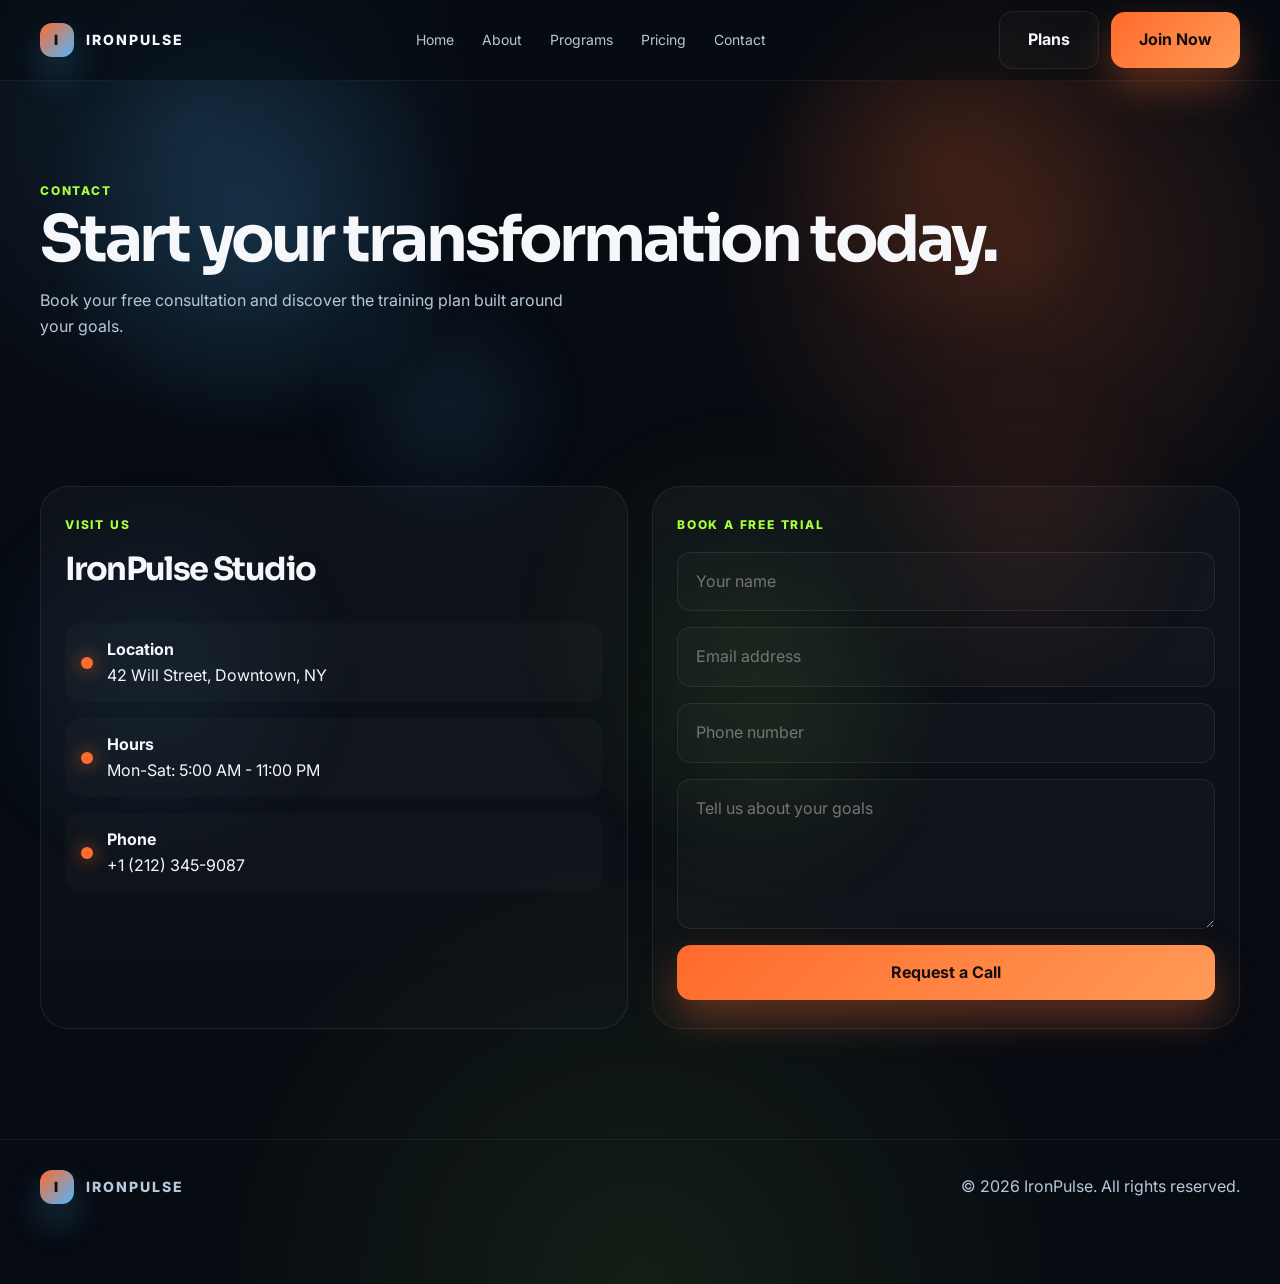
==== contact.html @ f2da3f8d "Add files via upload" ====
<!DOCTYPE html>
<html lang="en">
<head>
  <meta charset="UTF-8" />
  <meta name="viewport" content="width=device-width, initial-scale=1.0" />
  <title>Contact | IronPulse</title>
  <link rel="preconnect" href="https://fonts.googleapis.com">
  <link rel="preconnect" href="https://fonts.gstatic.com" crossorigin>
  <link href="https://fonts.googleapis.com/css2?family=Inter:wght@400;500;600;700;800;900&family=Sora:wght@400;500;600;700;800&display=swap" rel="stylesheet">
  <link rel="stylesheet" href="styles.css">
</head>
<body>
  <div class="bg-layer layer-one"></div>
  <div class="bg-layer layer-two"></div>
  <div class="bg-layer layer-three"></div>

  <header class="topbar">
    <div class="container nav">
      <div class="brand">
        <div class="brand-mark">I</div>
        IronPulse
      </div>

      <nav class="nav-links">
        <a href="index.html">Home</a>
        <a href="about.html">About</a>
        <a href="programs.html">Programs</a>
        <a href="pricing.html">Pricing</a>
        <a href="contact.html">Contact</a>
      </nav>

      <div class="nav-actions">
        <a href="pricing.html" class="btn btn-secondary">Plans</a>
        <a href="contact.html" class="btn btn-primary">Join Now</a>
      </div>
    </div>
  </header>

  <main>
    <section class="program-hero">
      <div class="container">
        <div class="small-title">Contact</div>
        <h1 style="font-size:clamp(2.8rem,5vw,5rem); margin-bottom:18px;">Start your transformation today.</h1>
        <p class="subtext">
          Book your free consultation and discover the training plan built around your goals.
        </p>
      </div>
    </section>

    <section class="section">
      <div class="container contact-wrap">
        <div class="contact-box">
          <div class="small-title">Visit us</div>
          <h3>IronPulse Studio</h3>

          <div class="contact-info">
            <div class="info-item">
              <div class="dot"></div>
              <div>
                <strong>Location</strong><br />
                42 Will Street, Downtown, NY
              </div>
            </div>

            <div class="info-item">
              <div class="dot"></div>
              <div>
                <strong>Hours</strong><br />
                Mon-Sat: 5:00 AM - 11:00 PM
              </div>
            </div>

            <div class="info-item">
              <div class="dot"></div>
              <div>
                <strong>Phone</strong><br />
                +1 (212) 345-9087
              </div>
            </div>
          </div>
        </div>

        <div class="form-box">
          <div class="small-title">Book a free trial</div>
          <form>
            <input type="text" placeholder="Your name" />
            <input type="email" placeholder="Email address" />
            <input type="text" placeholder="Phone number" />
            <textarea placeholder="Tell us about your goals"></textarea>
            <button class="btn btn-primary" type="submit" style="width:100%;">Request a Call</button>
          </form>
        </div>
      </div>
    </section>
  </main>

  <footer class="footer">
    <div class="container footer-inner">
      <div class="brand">
        <div class="brand-mark">I</div>
        IronPulse
      </div>
      <div>© 2026 IronPulse. All rights reserved.</div>
    </div>
  </footer>

  <script src="script.js"></script>
</body>
</html>
---- styles.css ----
:root{
  --bg:#070b12;
  --bg-2:#101a25;
  --panel:#121f2c;
  --panel-2:#162a3a;
  --card:#1d2d3b;
  --white:#f5f7fa;
  --muted:#b7c8d8;
  --gray:#8ea2b7;
  --orange:#ff6b2c;
  --orange-2:#ff9a57;
  --blue:#4fb6ff;
  --green:#a8ff3e;
  --shadow:0 30px 80px rgba(0,0,0,.38);
  --radius:28px;
  --scrollY:0px;
  --mouseX:0px;
  --mouseY:0px;
}

*{box-sizing:border-box;}
html{scroll-behavior:smooth;}
body{
  margin:0;
  font-family:"Inter",sans-serif;
  background:
      radial-gradient(circle at 15% 10%, rgba(79,182,255,.12), transparent 20%),
      radial-gradient(circle at 80% 20%, rgba(255,107,44,.18), transparent 22%),
      radial-gradient(circle at 50% 100%, rgba(168,255,62,.08), transparent 32%),
      var(--bg);
  color:var(--white);
  line-height:1.6;
  overflow-x:hidden;
  position:relative;
}
a{text-decoration:none;color:inherit;}
img{max-width:100%;display:block;}
button,input,textarea{font:inherit;}
.container{
  width:min(1200px, calc(100% - 40px));
  margin:0 auto;
  position:relative; z-index:2;
}
.section{padding:110px 0;}
.topbar{
  position:sticky;
  top:0;
  z-index:200;
  background:rgba(7,11,18,.55);
  backdrop-filter:blur(16px);
  border-bottom:1px solid rgba(255,255,255,.06);
}
.nav{
  height:80px;
  display:flex;
  align-items:center;
  justify-content:space-between;
}
.brand{
  display:flex;
  align-items:center;
  gap:12px;
  letter-spacing:.14em;
  text-transform:uppercase;
  font-weight:800;
  font-size:.88rem;
}
.brand-mark{
  width:34px;height:34px;border-radius:12px;
  display:grid;place-items:center;
  background:linear-gradient(135deg,var(--orange),var(--blue));
  color:#0d1016;
  font-weight:900;
  box-shadow:0 18px 36px rgba(79,182,255,.28);
}
.nav-links{
  display:flex;align-items:center;gap:28px;
  color:var(--muted);
  font-size:14px;
}
.nav-links a{
  position:relative;
  transition:.25s ease;
}
.nav-links a::after{
  content:"";
  position:absolute;
  left:0;bottom:-9px;
  width:0;height:2px;
  background:linear-gradient(90deg,var(--orange),var(--blue));
  transition:.3s ease;
}
.nav-links a:hover{color:var(--white);}
.nav-links a:hover::after{width:100%;}
.nav-actions{
  display:flex;align-items:center;gap:12px;
}
.btn{
  display:inline-flex;
  align-items:center;
  justify-content:center;
  padding:15px 28px;
  border-radius:14px;
  font-weight:700;
  white-space:nowrap;
  cursor:pointer;
  border:1px solid rgba(255,255,255,.08);
  transition:all .35s cubic-bezier(.22,1,.36,1);
}
.btn:hover{
  transform:translateY(-3px) scale(1.02);
  box-shadow:0 18px 28px rgba(0,0,0,.18);
}
.btn-primary{
  background:linear-gradient(135deg,var(--orange),var(--orange-2));
  border:none;
  color:#130f0d;
  box-shadow:0 18px 40px rgba(255,107,44,.35);
}
.btn-secondary{
  background:rgba(255,255,255,.02);
  color:var(--white);
}
.bg-layer{
  position:fixed;
  inset:0;
  pointer-events:none;
  z-index:0;
  opacity:.7;
  transform:translate3d(calc(var(--mouseX) * 0.6), calc(var(--scrollY) * -0.08), 0);
  transition:transform .15s linear;
}
.layer-one{
  background:
    radial-gradient(circle at 20% 25%, rgba(79,182,255,.22), transparent 18%),
    radial-gradient(circle at 74% 18%, rgba(255,107,44,.18), transparent 16%),
    radial-gradient(circle at 58% 70%, rgba(168,255,62,.08), transparent 25%);
  filter:blur(12px);
  animation:orbFloat 18s ease-in-out infinite alternate;
}
.layer-two{
  background:
    radial-gradient(circle at 35% 45%, rgba(79,182,255,.15), transparent 14%),
    radial-gradient(circle at 80% 60%, rgba(255,107,44,.12), transparent 16%);
  filter:blur(18px);
  animation:orbFloat 22s ease-in-out infinite alternate-reverse;
  transform:translate3d(calc(var(--mouseX) * 0.8), calc(var(--scrollY) * -0.12), 0);
}
.layer-three{
  background:
    radial-gradient(circle at 60% 82%, rgba(168,255,62,.08), transparent 18%),
    radial-gradient(circle at 12% 75%, rgba(79,182,255,.12), transparent 16%);
  filter:blur(22px);
  animation:orbFloat 26s ease-in-out infinite alternate;
  transform:translate3d(calc(var(--mouseX) * 1.1), calc(var(--scrollY) * -0.15), 0);
}

.hero{
  min-height:780px;
  display:flex;
  align-items:center;
  position:relative;
  overflow:hidden;
}
.hero::before{
  content:"";
  position:absolute;
  inset:0;
  background:
    radial-gradient(circle at 24% 18%, rgba(79,182,255,.16), transparent 22%),
    radial-gradient(circle at 82% 26%, rgba(255,107,44,.18), transparent 22%);
  filter:blur(8px);
}
.hero-grid{
  position:relative;z-index:2;
  display:grid;
  grid-template-columns:1.08fr .92fr;
  gap:40px;
  align-items:center;
}
.eyebrow{
  display:inline-flex;
  align-items:center;
  gap:10px;
  margin-bottom:18px;
  color:var(--green);
  font-size:12px;
  letter-spacing:.18em;
  text-transform:uppercase;
  font-weight:800;
}
.eyebrow::before{
  content:"";
  width:12px;height:12px;border-radius:50%;
  background:linear-gradient(135deg,var(--green),#d6ff8f);
  box-shadow:0 0 20px rgba(168,255,62,.8);
}
h1,h2,h3,h4{
  margin:0;
  font-family:"Sora",sans-serif;
  letter-spacing:-.05em;
}
h1{
  font-size:clamp(3.3rem,5vw,6.3rem);
  line-height:.94;
  margin-bottom:22px;
}
.gradient-text{
  background:linear-gradient(135deg,#f5f7fa,#dfeeff 30%,#ffbf7d 70%,var(--orange));
  -webkit-background-clip:text;
  background-clip:text;
  color:transparent;
}
.hero-copy{
  max-width:560px;
  color:var(--muted);
  font-size:1.08rem;
  margin-bottom:30px;
}
.hero-actions{
  display:flex;flex-wrap:wrap;
  gap:16px;
  margin-bottom:42px;
}
.mini-stats{
  display:flex;flex-wrap:wrap;
  gap:28px;
}
.mini-stat strong{
  display:block;
  font-family:"Sora",sans-serif;
  font-size:2rem;
  margin-bottom:6px;
}
.mini-stat span{
  color:var(--muted);
  font-size:13px;
}
.hero-visual{
  position:relative;
  height:640px;
  display:flex;align-items:center;justify-content:center;
}
.visual-card{
  position:absolute;
  border-radius:34px;
  border:1px solid rgba(255,255,255,.06);
  background:linear-gradient(180deg, rgba(255,255,255,.04), rgba(255,255,255,.02));
  box-shadow:var(--shadow);
  backdrop-filter:blur(18px);
}
.visual-main{
  width:min(520px,86%);
  height:570px;
  transform:rotate(-5deg) translate3d(calc(var(--mouseX) * 0.5), calc(var(--mouseY) * 0.5), 0);
  background:
    linear-gradient(180deg, rgba(10,13,20,.12), rgba(10,13,20,.46)),
    url('https://images.unsplash.com/photo-1517836357463-d25dfeac3438?auto=format&fit=crop&w=1200&q=80') center/cover no-repeat;
}
.visual-badge{
  left:-12px;bottom:86px;
  width:220px;padding:18px 20px;
  animation:float 6s ease-in-out infinite;
  transform:translate3d(calc(var(--mouseX) * 0.8), calc(var(--mouseY) * -0.6), 0);
}
.visual-badge strong{
  display:block;
  margin-bottom:4px;
  font-size:1.8rem;
  font-family:"Sora",sans-serif;
}
.visual-badge span{
  color:var(--muted);
  font-size:13px;
}
.visual-tag{
  right:-10px;top:88px;
  width:180px;padding:18px 20px;
  animation:float 5.6s ease-in-out infinite reverse;
  transform:translate3d(calc(var(--mouseX) * -0.6), calc(var(--mouseY) * 0.8), 0);
}
.visual-tag .tag{
  display:flex;justify-content:space-between;
  font-size:11px;letter-spacing:.14em;text-transform:uppercase;color:var(--muted);
}
.visual-tag .score{
  margin-top:8px;
  font-size:2.6rem;
  color:var(--green);
  font-family:"Sora",sans-serif;
}
.brands{
  padding:26px 0 12px;
  border-top:1px solid rgba(255,255,255,.06);
  border-bottom:1px solid rgba(255,255,255,.06);
}
.brands-row{
  display:grid;
  grid-template-columns:repeat(6,1fr);
  gap:16px;
  text-align:center;
  color:rgba(255,255,255,.58);
  font-size:12px;
  letter-spacing:.14em;
  text-transform:uppercase;
  font-weight:800;
}
.section-head{
  display:flex;
  justify-content:space-between;
  align-items:end;
  gap:30px;
  margin-bottom:30px;
}
.small-title{
  font-size:12px;
  letter-spacing:.15em;
  text-transform:uppercase;
  font-weight:800;
  color:var(--green);
  margin-bottom:10px;
}
h2{
  font-size:clamp(2.3rem,4vw,4rem);
  line-height:1.02;
}
.subtext{
  max-width:540px;
  color:var(--muted);
  font-size:1rem;
}
.feature-grid{
  display:grid;
  grid-template-columns:repeat(4,1fr);
  gap:22px;
}
.feature-card{
  position:relative;
  padding:28px 22px;
  overflow:hidden;
  border-radius:24px;
  background:linear-gradient(180deg, rgba(255,255,255,.03), rgba(255,255,255,.015));
  border:1px solid rgba(255,255,255,.08);
  transition:.35s ease;
}
.feature-card::before{
  content:"";
  position:absolute;
  inset:auto -20% -42% 42%;
  height:220px;
  background:radial-gradient(circle, rgba(79,182,255,.18), transparent 60%);
  pointer-events:none;
}
.feature-card:hover{
  transform:translateY(-10px);
  border-color:rgba(255,255,255,.16);
  box-shadow:0 26px 54px rgba(0,0,0,.18);
}
.icon-box{
  width:58px;height:58px;
  display:grid;place-items:center;
  font-size:24px;
  margin-bottom:20px;
  border-radius:18px;
  background:linear-gradient(135deg, rgba(255,107,44,.16), rgba(79,182,255,.12));
  border:1px solid rgba(255,255,255,.08);
}
.feature-card h3{
  margin:0 0 10px;
  font-size:1.2rem;
}
.feature-card p{
  margin:0;
  color:var(--muted);
  font-size:.96rem;
}
.program-grid{
  display:grid;
  grid-template-columns:repeat(3,1fr);
  gap:24px;
}
.program-card{
  position:relative;
  overflow:hidden;
  min-height:300px;
  padding:26px 22px;
  border-radius:28px;
  border:1px solid rgba(255,255,255,.08);
  background:linear-gradient(180deg, rgba(255,255,255,.03), rgba(255,255,255,.015));
  transition:.35s ease;
}
.program-card:nth-child(1){background:linear-gradient(135deg, rgba(255,107,44,.18), rgba(18,25,34,.82));}
.program-card:nth-child(2){background:linear-gradient(135deg, rgba(79,182,255,.16), rgba(18,25,34,.82));}
.program-card:nth-child(3){background:linear-gradient(135deg, rgba(168,255,62,.11), rgba(18,25,34,.82));}
.program-card:hover{
  transform:translateY(-10px) rotateX(4deg);
  border-color:rgba(255,255,255,.18);
  box-shadow:0 28px 68px rgba(0,0,0,.24);
}
.program-card .num{
  display:inline-flex;
  margin-bottom:18px;
  padding:8px 12px;
  border-radius:999px;
  background:rgba(255,255,255,.06);
  font-size:11px;
  letter-spacing:.14em;
  color:var(--muted);
  text-transform:uppercase;
}
.program-card h3{
  font-size:1.8rem;
  margin-bottom:12px;
}
.program-card p{
  margin:0 0 18px;
  color:var(--muted);
}
.program-meta{
  display:flex;justify-content:space-between;align-items:center;
  color:var(--white);
  margin-top:18px;
  font-size:13px;
}
.program-meta span:last-child{
  color:var(--green);
  font-weight:700;
}
.results{
  display:grid;
  grid-template-columns:1.08fr .92fr;
  gap:30px;
  align-items:center;
}
.result-card{
  position:relative;
  min-height:520px;
  border-radius:30px;
  overflow:hidden;
  border:1px solid rgba(255,255,255,.08);
  background:
      linear-gradient(180deg, rgba(9,10,16,.12), rgba(9,10,16,.72)),
      url('https://images.unsplash.com/photo-1541534401786-2077eed87a74?auto=format&fit=crop&w=1200&q=80') center/cover no-repeat;
  box-shadow:var(--shadow);
}
.result-overlay{
  position:absolute;inset:0;
  display:flex;flex-direction:column;justify-content:end;
  padding:30px;
  background:linear-gradient(180deg, rgba(9,10,16,.08), rgba(9,10,16,.82));
}
.stats-panel{
  display:grid;
  gap:18px;
}
.stat-box{
  padding:24px 22px;
  border-radius:24px;
  background:linear-gradient(180deg, rgba(255,255,255,.04), rgba(255,255,255,.018));
  border:1px solid rgba(255,255,255,.08);
}
.stat-box .big{
  margin:8px 0;
  font-size:2.7rem;
  font-family:"Sora",sans-serif;
}
.stat-box p{
  margin:0;
  color:var(--muted);
}
.testimonials{
  display:grid;
  grid-template-columns:repeat(3,1fr);
  gap:24px;
}
.testimonial{
  padding:26px 24px;
  border-radius:24px;
  background:linear-gradient(180deg, rgba(255,255,255,.03), rgba(255,255,255,.015));
  border:1px solid rgba(255,255,255,.08);
}
.stars{
  color:var(--orange);
  letter-spacing:4px;
  margin-bottom:18px;
}
.testimonial p{
  margin:0 0 22px;
  color:var(--muted);
}
.person{
  display:flex;align-items:center;gap:12px;
}
.avatar{
  width:46px;height:46px;border-radius:50%;
  display:grid;place-items:center;
  background:linear-gradient(135deg,var(--orange),var(--blue));
  color:#0a0d14;
  font-weight:800;
}
.person strong{
  display:block;
  font-size:.97rem;
}
.person span{
  color:var(--muted);
  font-size:.8rem;
}
.pricing{
  display:grid;
  grid-template-columns:repeat(3,1fr);
  gap:24px;
}
.price-card{
  position:relative;
  padding:28px 24px;
  border-radius:28px;
  background:linear-gradient(180deg, rgba(255,255,255,.025), rgba(255,255,255,.018));
  border:1px solid rgba(255,255,255,.08);
  transition:.35s ease;
}
.price-card:hover{
  transform:translateY(-8px);
}
.price-card.featured{
  background:linear-gradient(180deg, rgba(255,107,44,.16), rgba(18,25,34,.9));
  border-color:rgba(255,107,44,.46);
  transform:translateY(-10px);
  box-shadow:0 28px 58px rgba(255,107,44,.12);
}
.price-card h3{
  margin:8px 0 0;
  font-size:1.4rem;
}
.price{
  margin:18px 0;
  font-size:3rem;
  font-family:"Sora",sans-serif;
}
.price small{
  font-size:1rem;
  color:var(--muted);
}
.price-card ul{
  list-style:none;
  margin:18px 0 26px;
  padding:0;
  display:grid;gap:12px;
  color:var(--muted);
}
.price-card li::before{
  content:"✓";
  color:var(--green);
  margin-right:10px;
  font-weight:900;
}
.contact-wrap{
  display:grid;
  grid-template-columns:1fr 1fr;
  gap:24px;
}
.contact-box,.form-box{
  padding:28px 24px;
  border-radius:28px;
  background:linear-gradient(180deg, rgba(255,255,255,.03), rgba(255,255,255,.015));
  border:1px solid rgba(255,255,255,.08);
}
.contact-box h3{
  margin-top:10px;
  font-size:2rem;
}
.contact-info{
  display:grid;gap:16px;
  margin-top:28px;
}
.info-item{
  display:flex;align-items:center;gap:14px;
  padding:14px 16px;
  border-radius:16px;
  background:rgba(255,255,255,.02);
}
.info-item .dot{
  width:12px;height:12px;border-radius:50%;
  background:var(--orange);
  box-shadow:0 0 18px rgba(255,107,44,.8);
}
.form-box form{
  display:grid;gap:16px;
  margin-top:18px;
}
.form-box input,
.form-box textarea{
  width:100%;
  padding:16px 18px;
  border-radius:14px;
  background:rgba(255,255,255,.02);
  border:1px solid rgba(255,255,255,.08);
  color:var(--white);
  outline:none;
}
.form-box textarea{
  min-height:150px;
  resize:vertical;
}
.form-box input:focus,
.form-box textarea:focus{
  border-color:rgba(79,182,255,.56);
  box-shadow:0 0 0 3px rgba(79,182,255,.12);
}
.page-hero{
  padding:110px 0 30px;
}
.page-hero .title-wrap{
  display:flex;
  flex-direction:column;
  gap:18px;
}
.page-hero p{
  color:var(--muted);
  max-width:700px;
}
.image-row{
  display:grid;
  grid-template-columns:1.3fr .7fr;
  gap:24px;
  margin-top:34px;
}
.image-box{
  min-height:420px;
  border-radius:26px;
  background-size:cover;
  background-position:center;
  border:1px solid rgba(255,255,255,.08);
  box-shadow:var(--shadow);
}
.story-grid{
  display:grid;
  grid-template-columns:1fr 1fr;
  gap:26px;
  margin-top:34px;
}
.story-card{
  padding:28px 24px;
  border-radius:24px;
  background:linear-gradient(180deg, rgba(255,255,255,.03), rgba(255,255,255,.015));
  border:1px solid rgba(255,255,255,.08);
}
.story-card p{
  margin:0;
  color:var(--muted);
}
.timeline{
  display:grid;
  grid-template-columns:repeat(4,1fr);
  gap:20px;
  margin-top:30px;
}
.timeline-item{
  padding:22px 20px;
  border-radius:22px;
  background:rgba(255,255,255,.02);
  border:1px solid rgba(255,255,255,.08);
}
.timeline-item strong{
  display:block;
  margin:8px 0;
  font-size:1.7rem;
  font-family:"Sora",sans-serif;
}
.timeline-item span{
  color:var(--muted);
}
.team-grid{
  display:grid;
  grid-template-columns:repeat(3,1fr);
  gap:24px;
}
.member-card{
  overflow:hidden;
  border-radius:24px;
  background:rgba(255,255,255,.02);
  border:1px solid rgba(255,255,255,.08);
}
.member-photo{
  height:360px;
  background-size:cover;
  background-position:center;
}
.member-info{
  padding:22px 20px;
}
.member-info h3{
  margin-bottom:6px;
  font-size:1.35rem;
}
.member-info p{
  margin:0;
  color:var(--muted);
}
.program-hero{
  padding:100px 0 20px;
}
.program-features{
  display:grid;
  grid-template-columns:repeat(4,1fr);
  gap:20px;
}
.small-card{
  padding:22px 20px;
  border-radius:22px;
  background:rgba(255,255,255,.02);
  border:1px solid rgba(255,255,255,.08);
}
.small-card h3{
  margin:12px 0 8px;
  font-size:1.18rem;
}
.small-card p{
  margin:0;
  color:var(--muted);
}
.class-grid{
  display:grid;
  grid-template-columns:repeat(3,1fr);
  gap:24px;
  margin-top:20px;
}
.class-card{
  padding:26px 22px;
  border-radius:26px;
  background:linear-gradient(180deg, rgba(255,255,255,.03), rgba(255,255,255,.02));
  border:1px solid rgba(255,255,255,.08);
}
.class-card h3{
  margin:10px 0;
  font-size:1.5rem;
}
.class-card p{
  color:var(--muted);
}
.class-meta{
  display:flex;justify-content:space-between;align-items:center;
  margin-top:18px;
  color:var(--white);
  font-size:13px;
}
.class-meta span:last-child{
  color:var(--green);
  font-weight:700;
}
.faq{
  display:grid;
  gap:14px;
  margin-top:24px;
}
.faq-item{
  padding:20px 22px;
  border-radius:18px;
  background:rgba(255,255,255,.02);
  border:1px solid rgba(255,255,255,.08);
}
.faq-item strong{
  display:block;
  margin-bottom:8px;
}
.faq-item span{
  color:var(--muted);
}
.footer{
  padding:30px 0 80px;
  border-top:1px solid rgba(255,255,255,.06);
}
.footer-inner{
  display:flex;justify-content:space-between;align-items:center;gap:20px;
  color:var(--muted);
}
@keyframes float{
  0%,100%{transform:translateY(0);}
  50%{transform:translateY(-12px);}
}
@keyframes orbFloat{
  0%{transform:translate3d(calc(var(--mouseX) * 0.5), calc(var(--scrollY) * -0.08), 0) scale(1);}
  100%{transform:translate3d(calc(var(--mouseX) * -0.7), calc(var(--scrollY) * -0.15), 0) scale(1.12);}
}
.reveal{
  opacity:0;
  transform:translateY(28px);
  transition:all .8s cubic-bezier(.22,1,.36,1);
}
.reveal.visible{
  opacity:1;
  transform:translateY(0);
}
@media (max-width:980px){
  .hero-grid, .results, .contact-wrap, .story-grid, .image-row{
    grid-template-columns:1fr;
  }
  .feature-grid, .program-grid, .testimonials, .pricing, .class-grid, .timeline, .team-grid, .program-features{
    grid-template-columns:repeat(2,1fr);
  }
  .nav-links{display:none;}
}
@media (max-width:640px){
  .feature-grid,
  .program-grid,
  .testimonials,
  .pricing,
  .class-grid,
  .timeline,
  .team-grid,
  .program-features{
    grid-template-columns:1fr;
  }
  .brands-row{grid-template-columns:repeat(2,1fr);}
  .nav-actions .btn-secondary{display:none;}
  .mini-stats{gap:18px;}
  .footer-inner{
    flex-direction:column;
    text-align:center;
  }
}
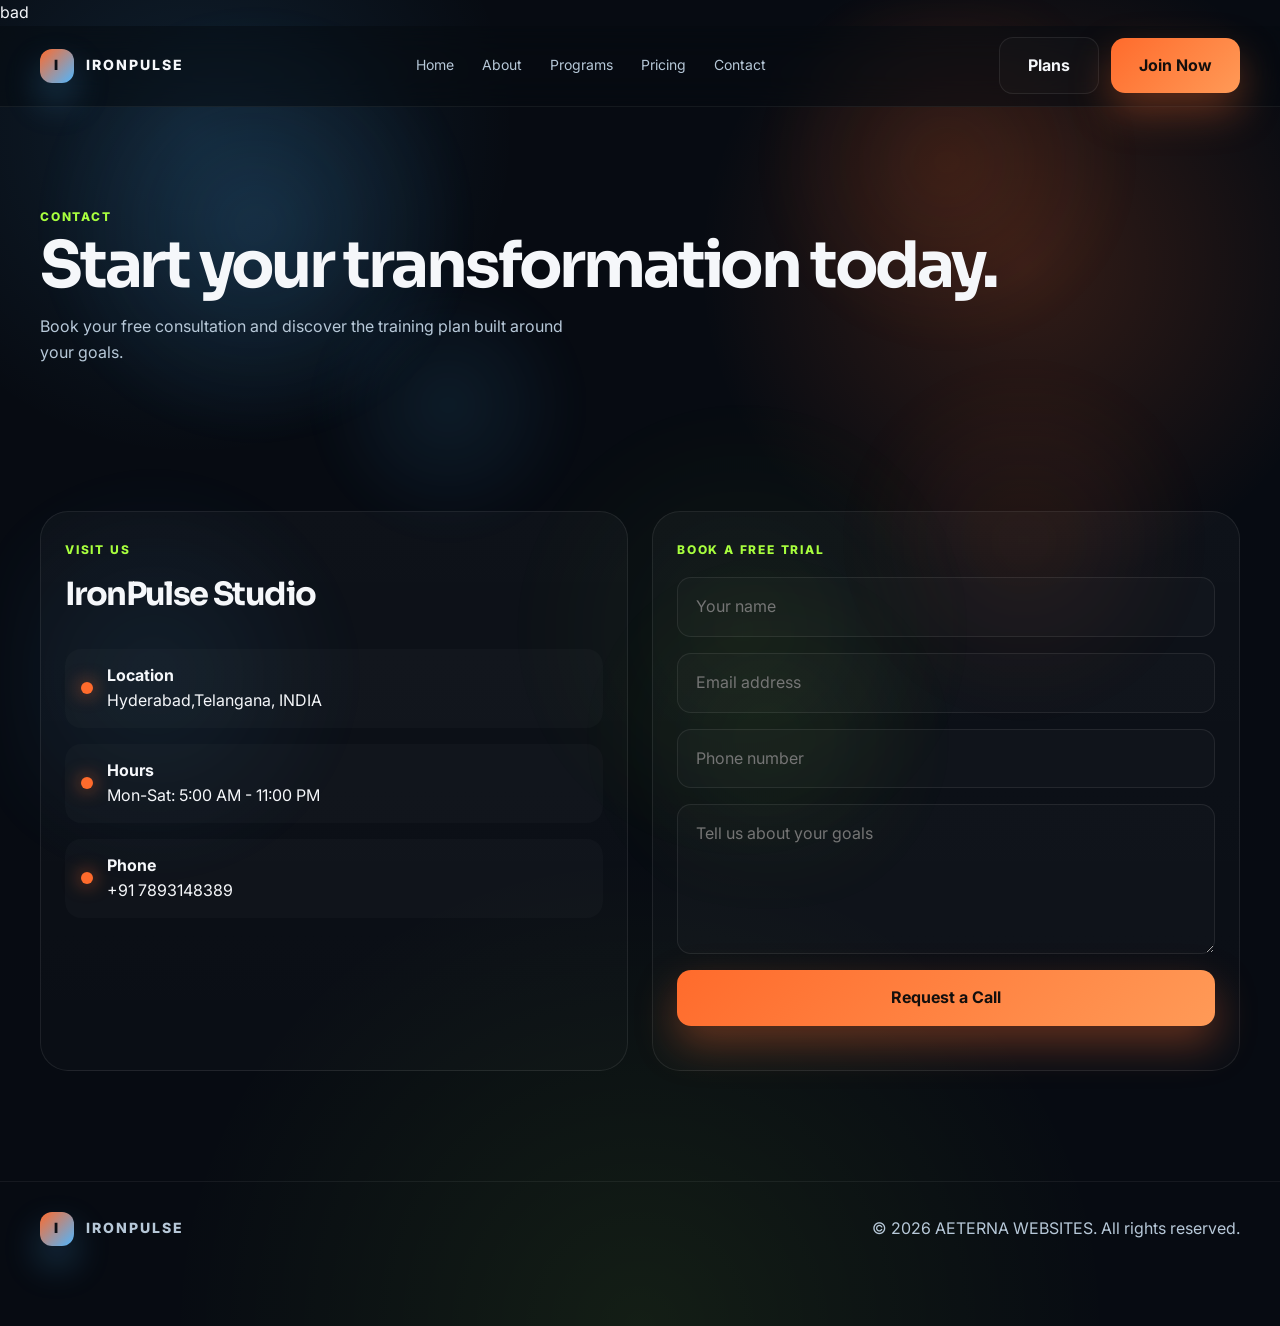
==== commit 39800a24: "Update contact.html" ====
--- a/contact.html
+++ b/contact.html
@@ -1,4 +1,4 @@
-<!DOCTYPE html>
+bad<!DOCTYPE html>
 <html lang="en">
 <head>
   <meta charset="UTF-8" />
@@ -58,7 +58,7 @@
               <div class="dot"></div>
               <div>
                 <strong>Location</strong><br />
-                42 Will Street, Downtown, NY
+                Hyderabad,Telangana, INDIA
               </div>
             </div>
 
@@ -74,7 +74,7 @@
               <div class="dot"></div>
               <div>
                 <strong>Phone</strong><br />
-                +1 (212) 345-9087
+                +91 7893148389
               </div>
             </div>
           </div>
@@ -100,10 +100,10 @@
         <div class="brand-mark">I</div>
         IronPulse
       </div>
-      <div>© 2026 IronPulse. All rights reserved.</div>
+      <div>© 2026 AETERNA WEBSITES. All rights reserved.</div>
     </div>
   </footer>
 
   <script src="script.js"></script>
 </body>
-</html>+</html>
